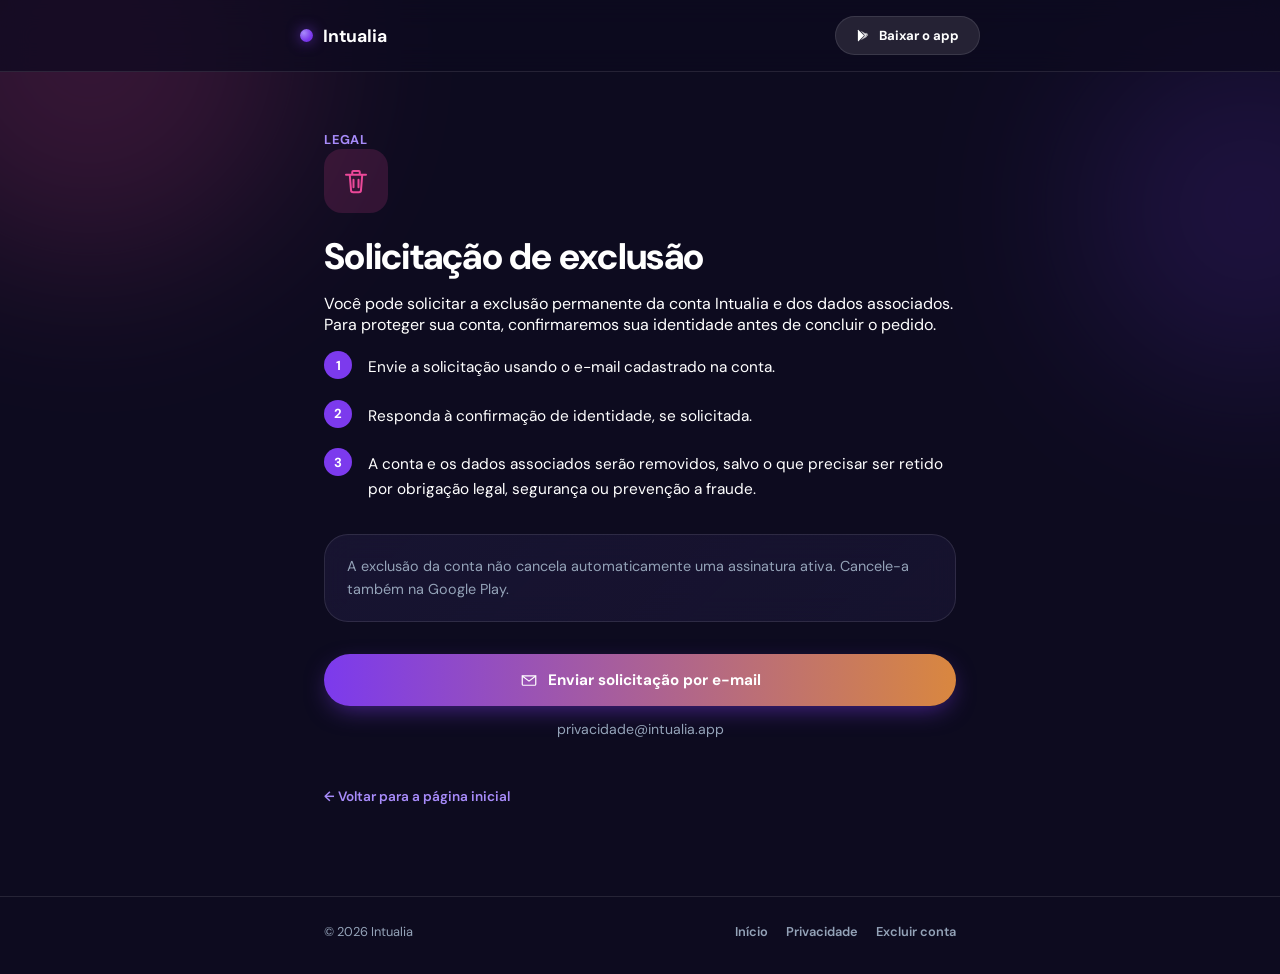
==== excluir-conta.html @ 6d1b6131 "Adiciona páginas de política de privacidade e exclusão de dados Co-Authored-By: Claude Sonnet 5 <nor" ====
<!DOCTYPE html>
<html lang="pt-BR">
<head>
<meta charset="UTF-8">
<meta name="viewport" content="width=device-width, initial-scale=1.0">
<title>Excluir conta e dados — Intualia</title>
<meta name="description" content="Como solicitar a exclusão permanente da sua conta Intualia e dos dados associados.">
<link rel="preconnect" href="https://fonts.googleapis.com">
<link rel="preconnect" href="https://fonts.gstatic.com" crossorigin>
<link href="https://fonts.googleapis.com/css2?family=DM+Sans:wght@400;500;600;700;800&display=swap" rel="stylesheet">
<style>
  :root{
    --bg:#0D0B1F;
    --surface:#1A1635;
    --violet:#7C3AED;
    --violet-light:#A78BFA;
    --violet-dark:#6D28D9;
    --gold:#F59E0B;
    --green:#10B981;
    --pink:#EC4899;
    --text:#FFFFFF;
    --text-subtle:#94A3B8;
    --glass-border:rgba(255,255,255,0.1);
    --max:680px;
  }
  *{box-sizing:border-box;}
  html{scroll-behavior:smooth;}
  body{
    margin:0;
    background:var(--bg);
    color:var(--text);
    font-family:'DM Sans', system-ui, -apple-system, sans-serif;
    -webkit-font-smoothing:antialiased;
    overflow-x:hidden;
  }
  a{color:inherit;}
  .wrap{max-width:var(--max); margin:0 auto; padding-left:24px; padding-right:24px;}
  .eyebrow{
    font-size:0.8rem;
    font-weight:700;
    letter-spacing:0.06em;
    color:var(--violet-light);
    text-transform:uppercase;
  }
  .glass{
    background:linear-gradient(135deg, rgba(26,22,53,0.82), rgba(26,22,53,0.68));
    backdrop-filter:blur(15px);
    -webkit-backdrop-filter:blur(15px);
    border:1px solid var(--glass-border);
    border-radius:24px;
  }
  .aura{
    position:absolute;
    border-radius:50%;
    filter:blur(90px);
    pointer-events:none;
    z-index:0;
  }
  nav.topbar{
    position:sticky;
    top:0;
    z-index:50;
    background:rgba(13,11,31,0.72);
    backdrop-filter:blur(14px);
    -webkit-backdrop-filter:blur(14px);
    border-bottom:1px solid var(--glass-border);
  }
  .nav-inner{
    display:flex;
    align-items:center;
    justify-content:space-between;
    padding:16px 0;
  }
  .brand{
    display:flex;
    align-items:center;
    gap:10px;
    font-weight:700;
    font-size:1.1rem;
    letter-spacing:-0.01em;
    text-decoration:none;
  }
  .brand .dot{
    width:13px; height:13px;
    border-radius:50%;
    background:radial-gradient(circle at 30% 30%, var(--violet-light), var(--violet) 60%, var(--violet-dark));
    box-shadow:0 0 14px rgba(124,58,237,0.65);
  }
  .nav-cta{
    display:inline-flex;
    align-items:center;
    gap:8px;
    background:var(--glass-border);
    border:1px solid var(--glass-border);
    color:var(--text);
    font-weight:700;
    font-size:0.82rem;
    padding:10px 20px;
    border-radius:100px;
    text-decoration:none;
    transition:background 0.15s ease, border-color 0.15s ease;
  }
  .nav-cta:hover{background:rgba(124,58,237,0.22); border-color:rgba(167,139,250,0.4);}

  main{
    position:relative;
    z-index:2;
    padding:56px 0 90px;
  }

  .icon-hero{
    width:64px; height:64px;
    border-radius:18px;
    display:flex;
    align-items:center;
    justify-content:center;
    background:rgba(236,72,153,0.16);
    color:var(--pink);
    margin-bottom:22px;
  }
  .icon-hero svg{width:30px; height:30px;}

  main h1{
    font-size:clamp(1.8rem, 4vw, 2.3rem);
    line-height:1.15;
    font-weight:800;
    letter-spacing:-0.02em;
    margin:0 0 16px;
  }
  main > .wrap > p.lede{
    font-size:1rem;
    line-height:1.65;
    color:var(--text-subtle);
    margin:0 0 36px;
  }

  .steps{display:flex; flex-direction:column; gap:20px; margin-bottom:32px;}
  .step{display:flex; align-items:flex-start; gap:16px;}
  .step .num{
    flex:none;
    width:28px; height:28px;
    border-radius:50%;
    background:var(--violet);
    display:flex;
    align-items:center;
    justify-content:center;
    font-weight:700;
    font-size:0.82rem;
    color:#fff;
  }
  .step p{
    margin:4px 0 0;
    font-size:0.96rem;
    line-height:1.6;
    color:var(--text);
  }

  .notice{
    padding:20px 22px;
    font-size:0.9rem;
    line-height:1.6;
    color:var(--text-subtle);
    margin-bottom:32px;
  }

  .mail-btn{
    display:inline-flex;
    align-items:center;
    justify-content:center;
    gap:10px;
    width:100%;
    background:linear-gradient(90deg, var(--violet), var(--gold) 130%);
    color:#fff;
    font-weight:700;
    font-size:0.95rem;
    padding:16px 24px;
    border-radius:100px;
    text-decoration:none;
    box-shadow:0 8px 24px -6px rgba(124,58,237,0.55);
    transition:transform 0.15s ease, box-shadow 0.15s ease;
  }
  .mail-btn:hover{transform:translateY(-2px); box-shadow:0 10px 28px -6px rgba(124,58,237,0.7);}
  .mail-btn svg{width:18px; height:18px; flex:none;}

  .mail-fallback{
    text-align:center;
    margin-top:14px;
    font-size:0.88rem;
    color:var(--text-subtle);
  }

  .back-link{
    display:inline-flex;
    align-items:center;
    gap:6px;
    font-size:0.85rem;
    font-weight:600;
    color:var(--violet-light);
    text-decoration:none;
    margin-top:36px;
  }
  .back-link:hover{color:var(--text);}

  footer{
    position:relative;
    z-index:2;
    border-top:1px solid var(--glass-border);
    padding:26px 0 34px;
  }
  .footer-inner{
    display:flex;
    justify-content:space-between;
    align-items:center;
    gap:16px;
    flex-wrap:wrap;
    font-size:0.8rem;
    color:var(--text-subtle);
  }
  .footer-inner nav{display:flex; gap:18px; flex-wrap:wrap;}
  .footer-inner a{
    color:var(--text-subtle);
    text-decoration:none;
    font-weight:600;
  }
  .footer-inner a:hover{color:var(--violet-light);}
</style>
</head>
<body>

  <div class="aura" style="width:420px; height:420px; background:var(--pink); opacity:0.18; top:-160px; left:-120px;"></div>
  <div class="aura" style="width:340px; height:340px; background:var(--violet); opacity:0.16; top:40px; right:-140px;"></div>

  <nav class="topbar">
    <div class="wrap nav-inner">
      <a class="brand" href="/"><span class="dot"></span>Intualia</a>
      <a class="nav-cta" href="https://play.google.com/store/apps/details?id=com.manifesta.app" target="_blank" rel="noopener">
        <svg viewBox="0 0 24 24" fill="none" xmlns="http://www.w3.org/2000/svg" aria-hidden="true" width="15" height="15"><path d="M3 3.5v17c0 .4.2.7.5.9l9.4-9.4L3.5 2.6c-.3.2-.5.5-.5.9z" fill="currentColor"/><path d="M14.6 12.9l2.9-2.9-9.9-5.7 7 8.6z" fill="currentColor" opacity="0.75"/><path d="M14.6 11.1l-7 8.6 9.9-5.7-2.9-2.9z" fill="currentColor" opacity="0.75"/><path d="M18.8 9.2l-2.6-1.5-3 3 3 3 2.6-1.5c.9-.5.9-1.9 0-2.4z" fill="currentColor" opacity="0.55"/></svg>
        <span>Baixar o app</span>
      </a>
    </div>
  </nav>

  <div class="wrap">
    <main>
      <span class="eyebrow">Legal</span>

      <div class="icon-hero">
        <svg viewBox="0 0 24 24" fill="none" xmlns="http://www.w3.org/2000/svg"><path d="M4 7h16M9 7V4.8c0-.4.3-.8.8-.8h4.4c.5 0 .8.4.8.8V7M7 7l1 12.2c0 1 .8 1.8 1.8 1.8h4.4c1 0 1.8-.8 1.8-1.8L17 7" stroke="currentColor" stroke-width="1.6" stroke-linecap="round" stroke-linejoin="round"/><path d="M10 11v6M14 11v6" stroke="currentColor" stroke-width="1.6" stroke-linecap="round"/></svg>
      </div>

      <h1 style="margin-top:6px;">Solicitação de exclusão</h1>
      <p class="lede">Você pode solicitar a exclusão permanente da conta Intualia e dos dados associados. Para proteger sua conta, confirmaremos sua identidade antes de concluir o pedido.</p>

      <div class="steps">
        <div class="step">
          <span class="num">1</span>
          <p>Envie a solicitação usando o e-mail cadastrado na conta.</p>
        </div>
        <div class="step">
          <span class="num">2</span>
          <p>Responda à confirmação de identidade, se solicitada.</p>
        </div>
        <div class="step">
          <span class="num">3</span>
          <p>A conta e os dados associados serão removidos, salvo o que precisar ser retido por obrigação legal, segurança ou prevenção a fraude.</p>
        </div>
      </div>

      <div class="notice glass">
        A exclusão da conta não cancela automaticamente uma assinatura ativa. Cancele-a também na Google Play.
      </div>

      <a class="mail-btn" href="mailto:privacidade@intualia.app?subject=Solicita%C3%A7%C3%A3o%20de%20exclus%C3%A3o%20de%20conta%20Intualia&body=Ol%C3%A1%2C%20solicito%20a%20exclus%C3%A3o%20da%20minha%20conta%20Intualia%20e%20dos%20dados%20associados.">
        <svg viewBox="0 0 24 24" fill="none" xmlns="http://www.w3.org/2000/svg" aria-hidden="true"><path d="M3 6.5h18v11a1.5 1.5 0 0 1-1.5 1.5h-15A1.5 1.5 0 0 1 3 17.5v-11z" stroke="currentColor" stroke-width="1.6"/><path d="M3.5 7l8.5 6.5L20.5 7" stroke="currentColor" stroke-width="1.6" stroke-linecap="round" stroke-linejoin="round"/></svg>
        Enviar solicitação por e-mail
      </a>
      <p class="mail-fallback">privacidade@intualia.app</p>

      <a class="back-link" href="/">&larr; Voltar para a página inicial</a>
    </main>
  </div>

  <footer>
    <div class="wrap footer-inner">
      <span>© 2026 Intualia</span>
      <nav>
        <a href="/">Início</a>
        <a href="/privacidade.html">Privacidade</a>
        <a href="/excluir-conta.html">Excluir conta</a>
      </nav>
    </div>
  </footer>

</body>
</html>
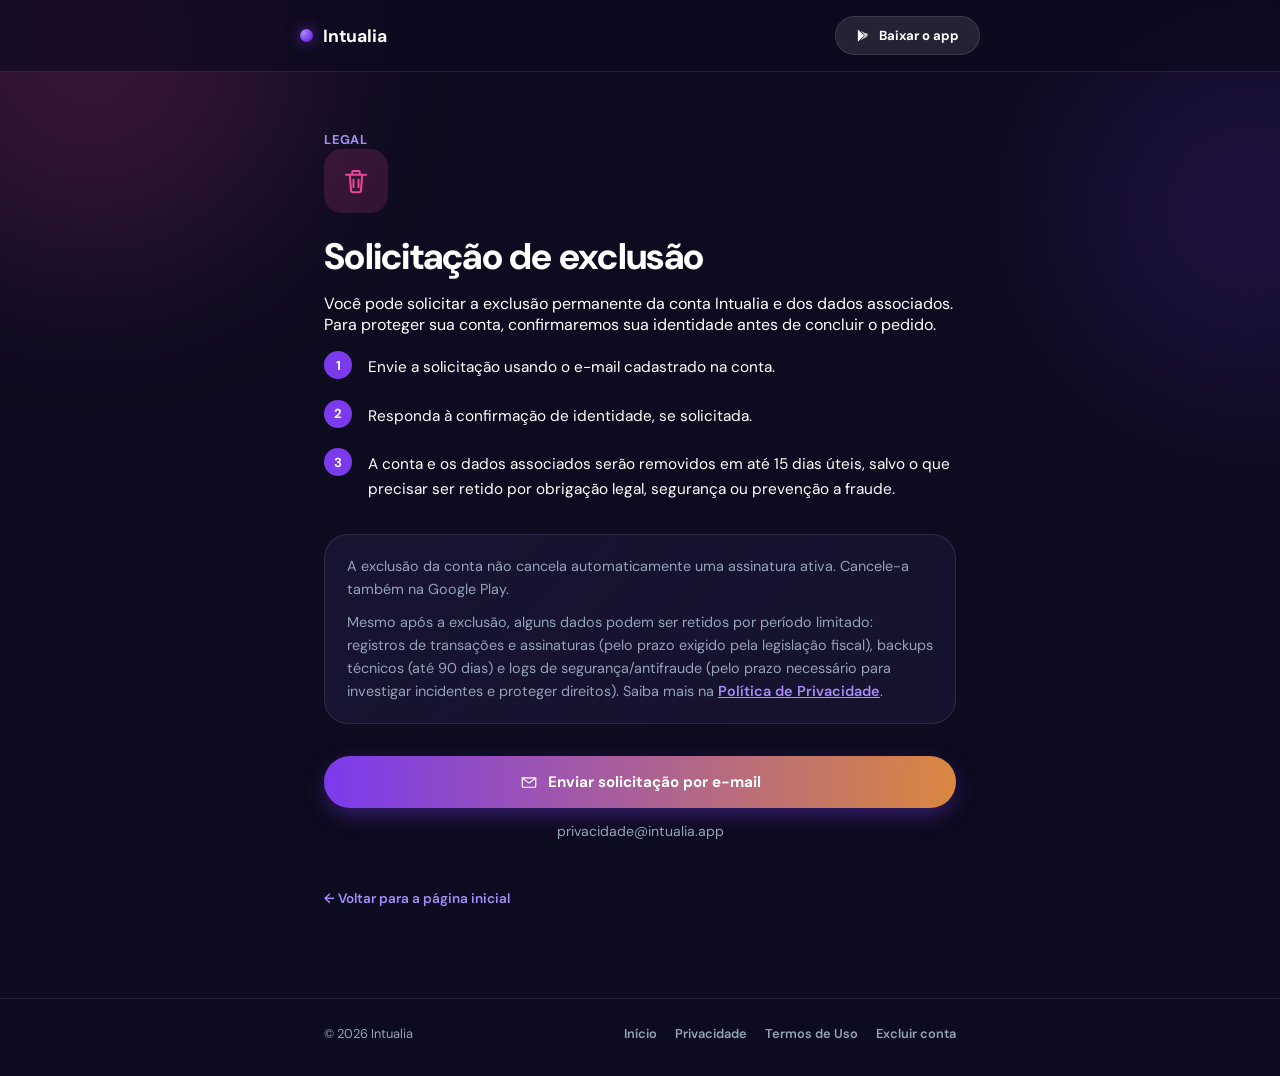
==== commit fa627549: "Reforça política de privacidade e exclusão de dados, adiciona Termos de Uso Adiciona dados sensíveis" ====
--- a/excluir-conta.html
+++ b/excluir-conta.html
@@ -262,12 +262,13 @@
         </div>
         <div class="step">
           <span class="num">3</span>
-          <p>A conta e os dados associados serão removidos, salvo o que precisar ser retido por obrigação legal, segurança ou prevenção a fraude.</p>
+          <p>A conta e os dados associados serão removidos em até 15 dias úteis, salvo o que precisar ser retido por obrigação legal, segurança ou prevenção a fraude.</p>
         </div>
       </div>
 
       <div class="notice glass">
-        A exclusão da conta não cancela automaticamente uma assinatura ativa. Cancele-a também na Google Play.
+        <p style="margin:0 0 10px;">A exclusão da conta não cancela automaticamente uma assinatura ativa. Cancele-a também na Google Play.</p>
+        <p style="margin:0;">Mesmo após a exclusão, alguns dados podem ser retidos por período limitado: registros de transações e assinaturas (pelo prazo exigido pela legislação fiscal), backups técnicos (até 90 dias) e logs de segurança/antifraude (pelo prazo necessário para investigar incidentes e proteger direitos). Saiba mais na <a href="/privacidade.html" style="color:var(--violet-light); font-weight:600;">Política de Privacidade</a>.</p>
       </div>
 
       <a class="mail-btn" href="mailto:privacidade@intualia.app?subject=Solicita%C3%A7%C3%A3o%20de%20exclus%C3%A3o%20de%20conta%20Intualia&body=Ol%C3%A1%2C%20solicito%20a%20exclus%C3%A3o%20da%20minha%20conta%20Intualia%20e%20dos%20dados%20associados.">
@@ -286,6 +287,7 @@
       <nav>
         <a href="/">Início</a>
         <a href="/privacidade.html">Privacidade</a>
+        <a href="/termos.html">Termos de Uso</a>
         <a href="/excluir-conta.html">Excluir conta</a>
       </nav>
     </div>
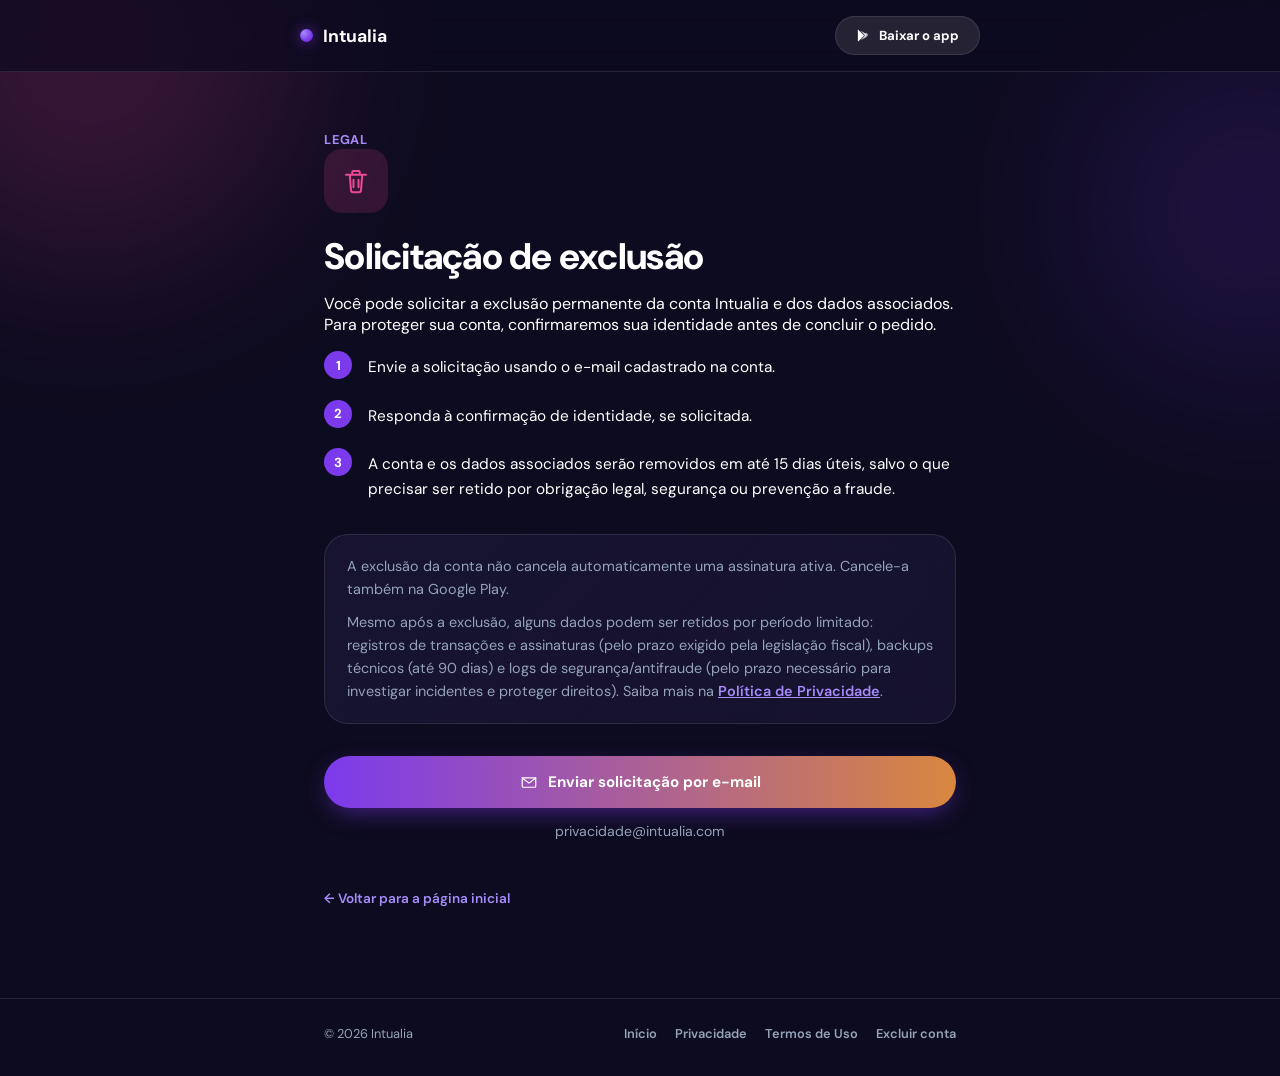
==== commit b8f5a62d: "Corrige domínio do e-mail de contato na página de exclusão para .com Co-Authored-By: Claude Sonnet 5" ====
--- a/excluir-conta.html
+++ b/excluir-conta.html
@@ -271,11 +271,11 @@
         <p style="margin:0;">Mesmo após a exclusão, alguns dados podem ser retidos por período limitado: registros de transações e assinaturas (pelo prazo exigido pela legislação fiscal), backups técnicos (até 90 dias) e logs de segurança/antifraude (pelo prazo necessário para investigar incidentes e proteger direitos). Saiba mais na <a href="/privacidade.html" style="color:var(--violet-light); font-weight:600;">Política de Privacidade</a>.</p>
       </div>
 
-      <a class="mail-btn" href="mailto:privacidade@intualia.app?subject=Solicita%C3%A7%C3%A3o%20de%20exclus%C3%A3o%20de%20conta%20Intualia&body=Ol%C3%A1%2C%20solicito%20a%20exclus%C3%A3o%20da%20minha%20conta%20Intualia%20e%20dos%20dados%20associados.">
+      <a class="mail-btn" href="mailto:privacidade@intualia.com?subject=Solicita%C3%A7%C3%A3o%20de%20exclus%C3%A3o%20de%20conta%20Intualia&body=Ol%C3%A1%2C%20solicito%20a%20exclus%C3%A3o%20da%20minha%20conta%20Intualia%20e%20dos%20dados%20associados.">
         <svg viewBox="0 0 24 24" fill="none" xmlns="http://www.w3.org/2000/svg" aria-hidden="true"><path d="M3 6.5h18v11a1.5 1.5 0 0 1-1.5 1.5h-15A1.5 1.5 0 0 1 3 17.5v-11z" stroke="currentColor" stroke-width="1.6"/><path d="M3.5 7l8.5 6.5L20.5 7" stroke="currentColor" stroke-width="1.6" stroke-linecap="round" stroke-linejoin="round"/></svg>
         Enviar solicitação por e-mail
       </a>
-      <p class="mail-fallback">privacidade@intualia.app</p>
+      <p class="mail-fallback">privacidade@intualia.com</p>
 
       <a class="back-link" href="/">&larr; Voltar para a página inicial</a>
     </main>
